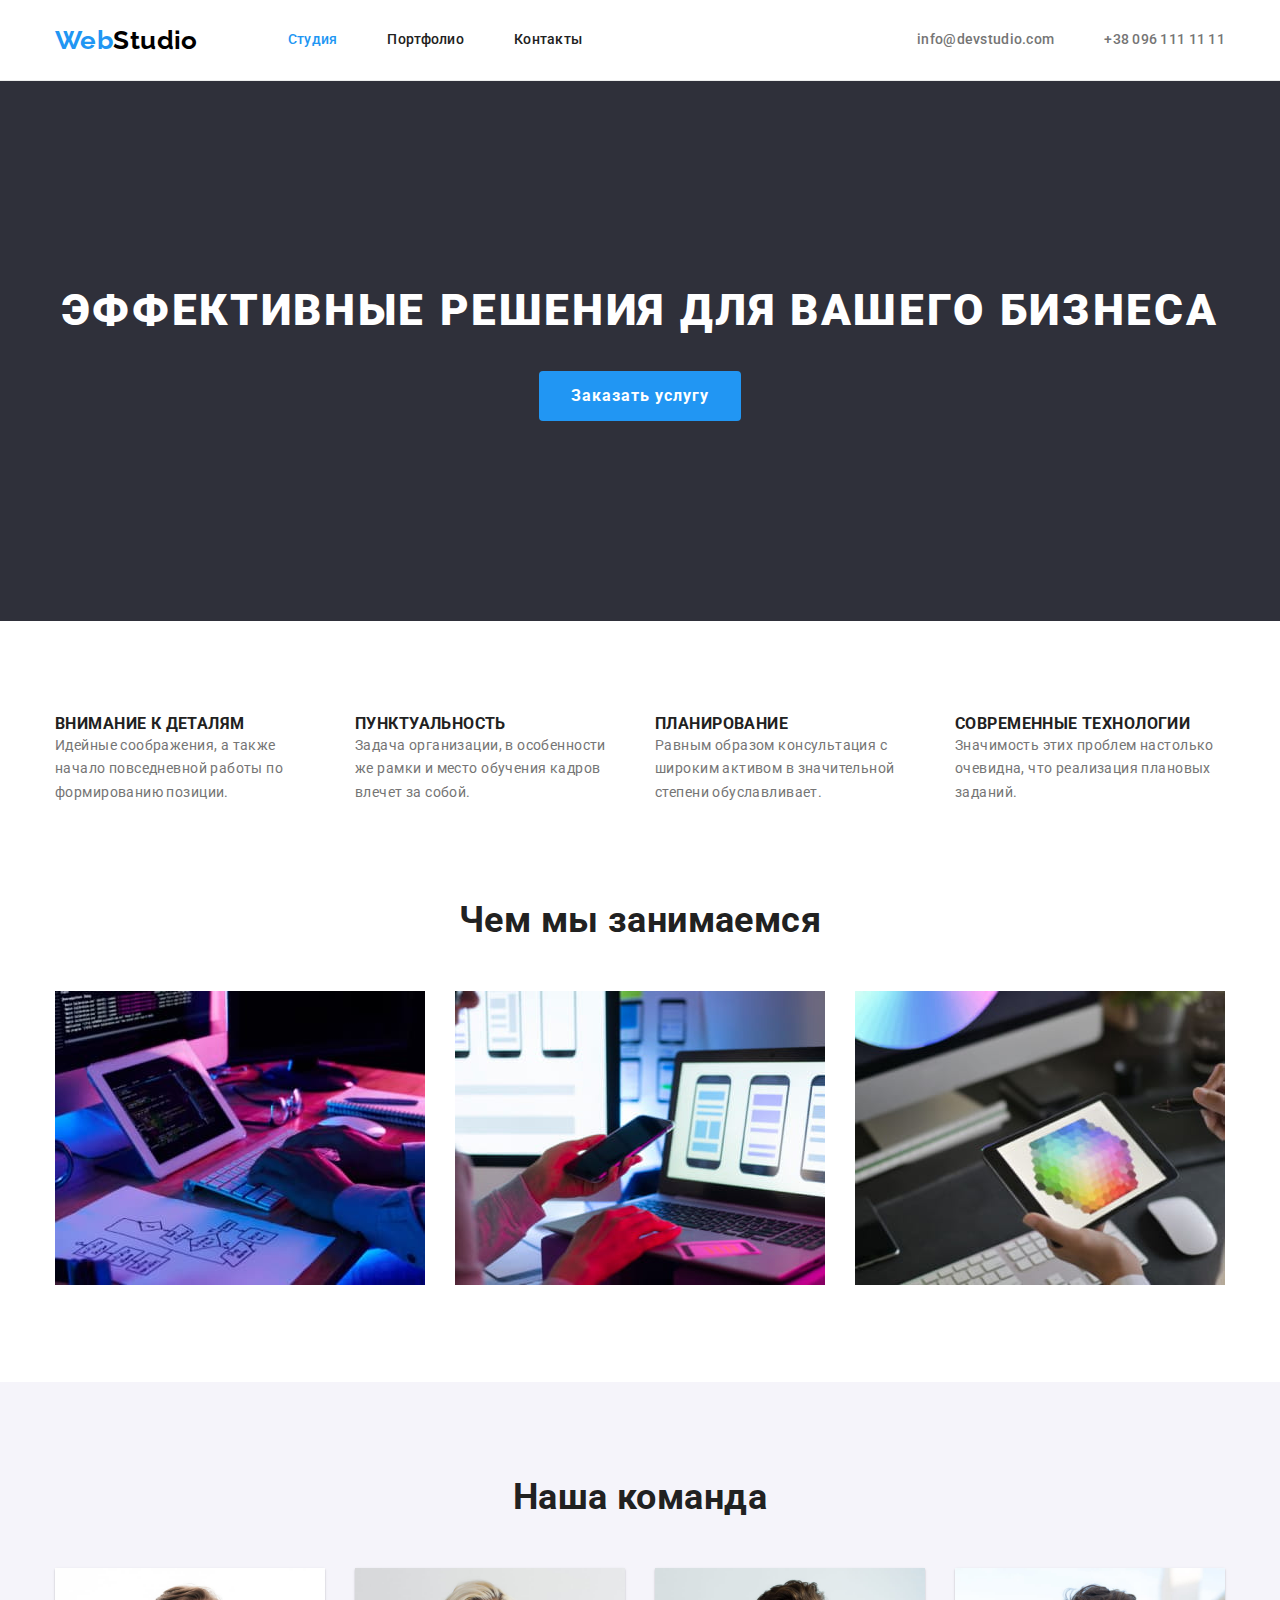
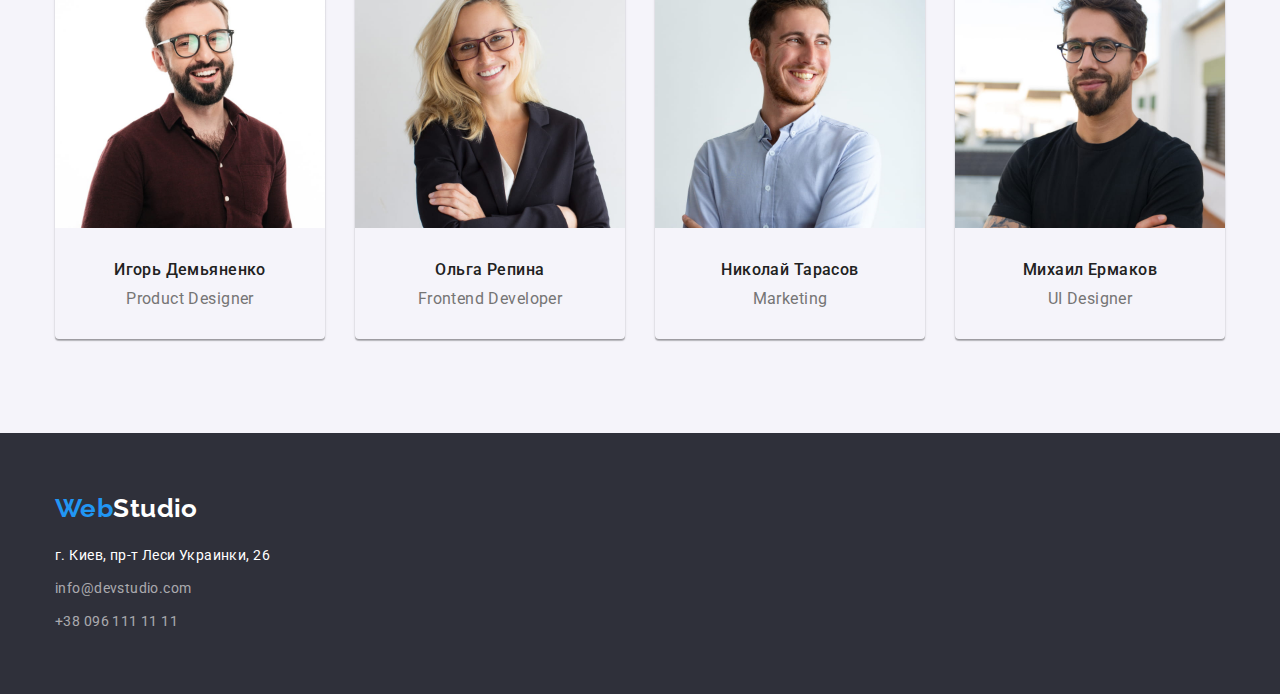
==== index.html @ 887c3078 "root" ====
<!DOCTYPE html>
<html lang="ru">
  <head>
    <meta charset="UTF-8">
    <meta http-equiv="X-UA-Compatible" content="IE=edge">
    <meta name="viewport" content="width=device-width, initial-scale=1.0">
    <title>WebStudio</title>
    <link href="https://fonts.googleapis.com/css2?family=Raleway:wght@700&family=Roboto:wght@400;500;700;900&display=swap" rel="stylesheet">
    <link rel="stylesheet" href="https://cdnjs.cloudflare.com/ajax/libs/modern-normalize/1.1.0/modern-normalize.min.css">
    <link rel="stylesheet" href="./css/styles.css">
  </head>
  <body>
    <!--Шапка сайта -->
    <header class="header">
      <div class="container site-header">
        <nav class="nav">
          <a href="./index.html" class="logo"><span class="accent">Web</span>Studio</a>
          <ul class="site-nav list">
            <li class="item"><a href="./index.html" class="link current">Студия</a></li>
            <li class="item"><a href="./portfolio.html" class="link">Портфолио</a></li>
            <li class="item"><a href="" class="link">Контакты</a></li>
          </ul>
        </nav>
        <ul class="contacts list">
          <li class="item"><a href="mailto:info@devstudio.com" class="link">info@devstudio.com</a></li>
          <li class="item"><a href="telto:+380961111111" class="link">+38 096 111 11 11</a></li>
        </ul>
      </div>
    </header>
    <main>
      <!--Секция Герой -->
      <section class="hero">
        <h1 class="hero-title">Эффективные решения для вашего бизнеса</h1>
        <button type="button" class="button main">Заказать услугу</button>
      </section>
      <!--Секция Наши преимущества -->
      <section class="section">
        <div class="container">
          <h2 class="visually-hidden">Наши преимущества</h2>
            <ul class="features-list">
              <li class="item">
                <h3 class="title">Внимание к деталям</h3>
                <p class="features-description">Идейные соображения, а также начало повседневной работы по формированию позиции.</p>
              </li>
              <li class="item">
                <h3 class="title">Пунктуальность</h3>
                <p class="features-description">Задача организации, в особенности же рамки и место обучения кадров влечет за собой.
                </p>
              </li>
              <li class="item">
                <h3 class="title">Планирование</h3>
                <p class="features-description">Равным образом консультация с широким активом в значительной степени обуславливает.
                </p>
              </li>
              <li class="item">
                <h3 class="title">Современные технологии</h3>
                <p class="features-description">Значимость этих проблем настолько очевидна, что реализация плановых заданий.</p>
              </li>
            </ul>
        </div>
      </section>
      <!--Секция  Чем мы занимаемся-->
      <section class="section function">
        <div class="container">
          <h2 class="section-title">Чем мы занимаемся</h2>
          <ul class="function-list">
            <li class="item"><a href=""> <img src="./img/box1.jpg" alt="Написание кода" width="370"></a></li>
            <li class="item"><a href=""> <img src="./img/box2.jpg" alt="Работа над мобильной версией сайта" width="370"></a></li>
            <li class="item"><a href=""> <img src="./img/box3.jpg" alt="Выбор цветовой гаммы" width="370"></a></li>
          </ul>
        </div>
      </section>
      <!--Секция Наша команда-->
      <section class="section team">
        <div class="container">
          <h2 class="section-title">Наша команда</h2>
          <ul class="team-list">
            <li class="item">
              <img src="./img/img1.jpg" alt="фото Игоря Демьяненко" width="270">
              <div class="team-member-description">
                <h3 class="team-member-name">Игорь Демьяненко</h3>
                <p class="team-member-proffesion">Product Designer</p>
              </div>
            </li>
            <li class="item">
              <img src="./img/img2.jpg" alt="Фото Ольги Репиной" width="270">
              <div class="team-member-description">
                <h3 class="team-member-name">Ольга Репина</h3>
                <p class="team-member-proffesion">Frontend Developer</p>
              </div>
            </li>
            <li class="item">
              <img src="./img/img3.jpg" alt="Фото Николая Тарасова" width="270">
              <div class="team-member-description">
                <h3 class="team-member-name">Николай Тарасов</h3>
                <p class="team-member-proffesion">Marketing</p>
              </div>
            </li>
            <li class="item">
              <img src="./img/img4.jpg" alt="Фото Михаила Ермакова" width="270">
              <div class="team-member-description">
                <h3 class="team-member-name">Михаил Ермаков</h3>
                <p class="team-member-proffesion">UI Designer</p>
              </div>
            </li>
          </ul>
        </div>
      </section>
    </main>
    <!--Footer-->
    <footer class="footer">
      <div class="container">
        <a href="./index.html" class="logo"><span class="accent">Web</span>Studio</a>
        <!-- Контакты -->
        <address class="address">
          <p class="physical">г. Киев, пр-т Леси Украинки, 26</p>
          <ul class="footer-contacts">
            <li class="item"><a href="mailto:info@devstudio.com" class="link">info@devstudio.com</a></li>
            <li class="item"><a href="telto:+380961111111" class="link">+38 096 111 11 11</a></li>
          </ul>
        </address>
      </div>
    </footer>
  </body>
</html>
---- css/styles.css ----
:root {
  --primary-text-color: #757575; 
  --title-color: #212121; 
  --secondary-text-color: #212121;
  --accent-color: #2196f3; 
  --hero-text-color: #fff; 
  --hero-background-color: #2f303a; 
  --footer-white-color: #fff; 
  --backgroud-white-color: #ffffff;
  --address-link-color: rgba(255, 255, 255, 0.6); 
  --logo-black: #000; 
  --footer-background-color: #2f303a; 
  --header-border-color: #ececec; 
  --background-section-color: #f5f4fa;
  --card-border-color: #eee;
}

html {
  box-sizing: border-box;
}

*,
*::before,
*::after {
  box-sizing: inherit;
}



body {
  margin: 0;

  background-color: var(--backgroud-white-color);
  color: var(--primary-text-color);

  font-family: 'Roboto', sans-serif;
  letter-spacing: 0.03em;
  font-size: 14px;
}

.visually-hidden {
  position: absolute;
  width: 1px;
  height: 1px;
  margin: -1px;
  border: 0;
  padding: 0;

  white-space: nowrap;
  clip-path: inset(100%);
  clip: rect(0 0 0 0);
  overflow: hidden;
}

ul {
  list-style: none;
  margin: 0;
  padding: 0;
}

h1,
h2,
h3,
h4,
h5,
h6,
p {
  margin-top: 0;
  margin-bottom: 0;
}

.container {
  width: 1200px;
  padding-left: 15px;
  padding-right: 15px;
  margin: 0 auto;
}

.section {
  padding-top: 94px;
  padding-bottom: 94px;
}

.header {
  background-color: var(--background-white-color);
  border-bottom: 1px solid #ececec;
}

.container.site-header {
  display: flex;
  align-items: center;
  justify-content: space-between;
}

/* site nav */
.nav {
  display: flex;
  align-items: center;
}

.nav .logo {
  margin-right: 90px;

  color: var(--logo-black);

  font-family: 'Raleway', sans-serif;
  font-weight: 700;
  font-size: 26px;
  line-height: 1.19;
  text-decoration: none;
}

.accent {
  color: var(--accent-color);
}

.site-nav.list {
  display: flex;
}
.site-nav .item:not(:last-child) {
  margin-right: 50px;
}

.site-nav .link {
  display: block;
  padding-top: 32px;
  padding-bottom: 32px;

  color: var(--secondary-text-color);

  font-weight: 500;
  line-height: 1.14;
  letter-spacing: 0.02em;
  text-decoration: none;
}

.site-nav .link:hover,
.site-nav .link:focus {
  color: var(--accent-color);
}

.site-nav .link.current {
  color: var(--accent-color);
}

.contacts .item:not(:last-child) {
  margin-right: 50px;
}

.contacts.list {
  display: flex;
}

.contacts .link {
  display: block;
  padding-top: 32px;
  padding-bottom: 32px;

  color: var(--primary-text-color);

  font-weight: 500;
  line-height: 1.14;
  letter-spacing: 0.02em;
  text-decoration: none;
}

.contacts .link:hover,
.contacts .link:focus {
  color: var(--accent-color);
}

/* hero */
.hero {
  padding-top: 200px;
  padding-bottom: 200px;
  background-color: var(--hero-background-color);
  text-align: center;
}

.hero-title {
  margin-bottom: 30px;

  color: var(--hero-text-color);

  font-weight: 900;
  font-size: 44px;
  line-height: 1.36;
  letter-spacing: 0.06em;
  text-transform: uppercase;
}

.button.main {
  border: none;
  border-radius: 4px;
  display: inline-block;
  padding: 10px 32px;
  min-width: 200px;

  color: var(--hero-text-color);
  background-color: var(--accent-color);

  font-family: Roboto;
  font-weight: 700;
  font-size: 16px;
  line-height: 1.88;
  align-items: center;
  text-align: center;
  letter-spacing: 0.06em;
}

.section-title {
  margin-bottom: 50px;

  color: var(--title-color);

  font-weight: 700;
  font-size: 36px;
  line-height: 1.17;
  text-align: center;
}

/* features */
.features-list {
  display: flex;
}

.features-list .item {
  width: 270px;
}

.features-list .item:not(:last-child) {
  margin-right: 30px;
}
.features-list .title {
  text-transform: uppercase;
  color: var(--secondary-text-color);

  font-weight: 700;
  line-height: 1.14;
}

.features-description {
  line-height: 1.7;
}

/* Чем мы занимаемся */
.section.function {
  padding-top: 0;
}

.function-list {
  display: inline-flex;
}

.function-list .item:not(:last-child) {
  margin-right: 30px;
}
/* Наша команда */
.section.team {
  background-color: var(--background-section-color);
}

.team-list {
  display: flex;
}

.team-list .item:not(:last-child) {
  margin-right: 30px;
}

.team-list .item {
  background-color: var(--background-white-color);
  border-radius: 0px 0px 4px 4px;
  box-shadow: 0px 1px 3px rgba(0, 0, 0, 0.12),
  0px 1px 1px rgba(0, 0, 0, 0.14),
  0px 2px 1px rgba(0, 0, 0, 0.2);
}

.team-member-description {
  padding-top: 30px;
  padding-bottom: 30px;
}

.team-member-name {
  margin-bottom: 10px;

  color: var(--secondary-text-color);

  font-weight: 500;
  font-size: 16px;
  line-height: 1.18;
  text-align: center;
}

.team-member-proffesion {
  font-size: 16px;
  line-height: 1.18;
  text-align: center;
}

/* Футер */
.footer {
  padding-top: 60px;
  padding-bottom: 60px;

  background-color: var(--footer-background-color);
}

.footer .logo {
  display: inline-block;
  margin-bottom: 20px;

  color: var(--footer-white-color);

  font-family: 'Raleway', sans-serif;
  font-weight: 700;
  font-size: 26px;
  line-height: 1.19;
  text-decoration: none;
}

.address .physical {
  margin-bottom: 9px;
  color: var(--footer-white-color);

  font-style: normal;
  line-height: 1.71;
}

.address .link {
  display: inline-block;

  color: var(--address-link-color);

  font-style: normal;
  line-height: 1.71;
  text-decoration: none;
}

.address .link:hover,
.address .link:focus {
  color: var(--accent-color);
}

.footer-contacts .item:not(:last-child) {
  margin-bottom: 9px;
}
/* Портфолио */

.filter-list {
  display: flex;
  justify-content: center;
  margin-bottom: 50px;
}

.filter-list .item:not(:last-child) {
  margin-right: 8px;
}

.button.filter {
  border: none;
  border-radius: 4px;
  display: inline-block;
  padding: 6px 22px;
  min-width: 73px;

  color: var(--secondary-text-color);
  background-color: #f5f4fa;

  font-family: 'Roboto', sans-serif;
  font-weight: 500;
  font-size: 16px;
  line-height: 1.62;
  text-align: center;
  letter-spacing: 0.03em;
}

.button.filter:hover,
.button.filter:focus {
  color: #ffffff;
  background-color: var(--accent-color);
  cursor: pointer;
  filter: drop-shadow(0px 4px 4px rgba(0, 0, 0, 0.25));
}

.project-list {
  display: flex;
  flex-wrap: wrap;
}

.project-list .item {
  width: calc((100% - 60px) / 3);
  margin-right: 30px;
  margin-bottom: 30px;
}

.project-list .item:nth-child(3n) {
  margin-right: 0;
}

.project-list .item:nth-last-child(-n + 3) {
  margin-bottom: 0;
}

.card-image {
  display: block;
}

.card-description {
  border-left-color: var(--card-border-color);
  border-left-width: 1px;
  border-left-style: solid;
  border-bottom-color: var(--card-border-color);
  border-bottom-width: 1px;
  border-bottom-style: solid;
  border-right-color: var(--card-border-color);
  border-right-width: 1px;
  border-right-style: solid;

  padding: 20px 24px;
}

.project-name {
  margin-bottom: 4px;
  color: var(--secondary-text-color);

  font-weight: 700;
  font-size: 18px;
  line-height: 2;
  letter-spacing: 0.06em;
}

.project-type {
  font-size: 16px;
  line-height: 1.88;
}
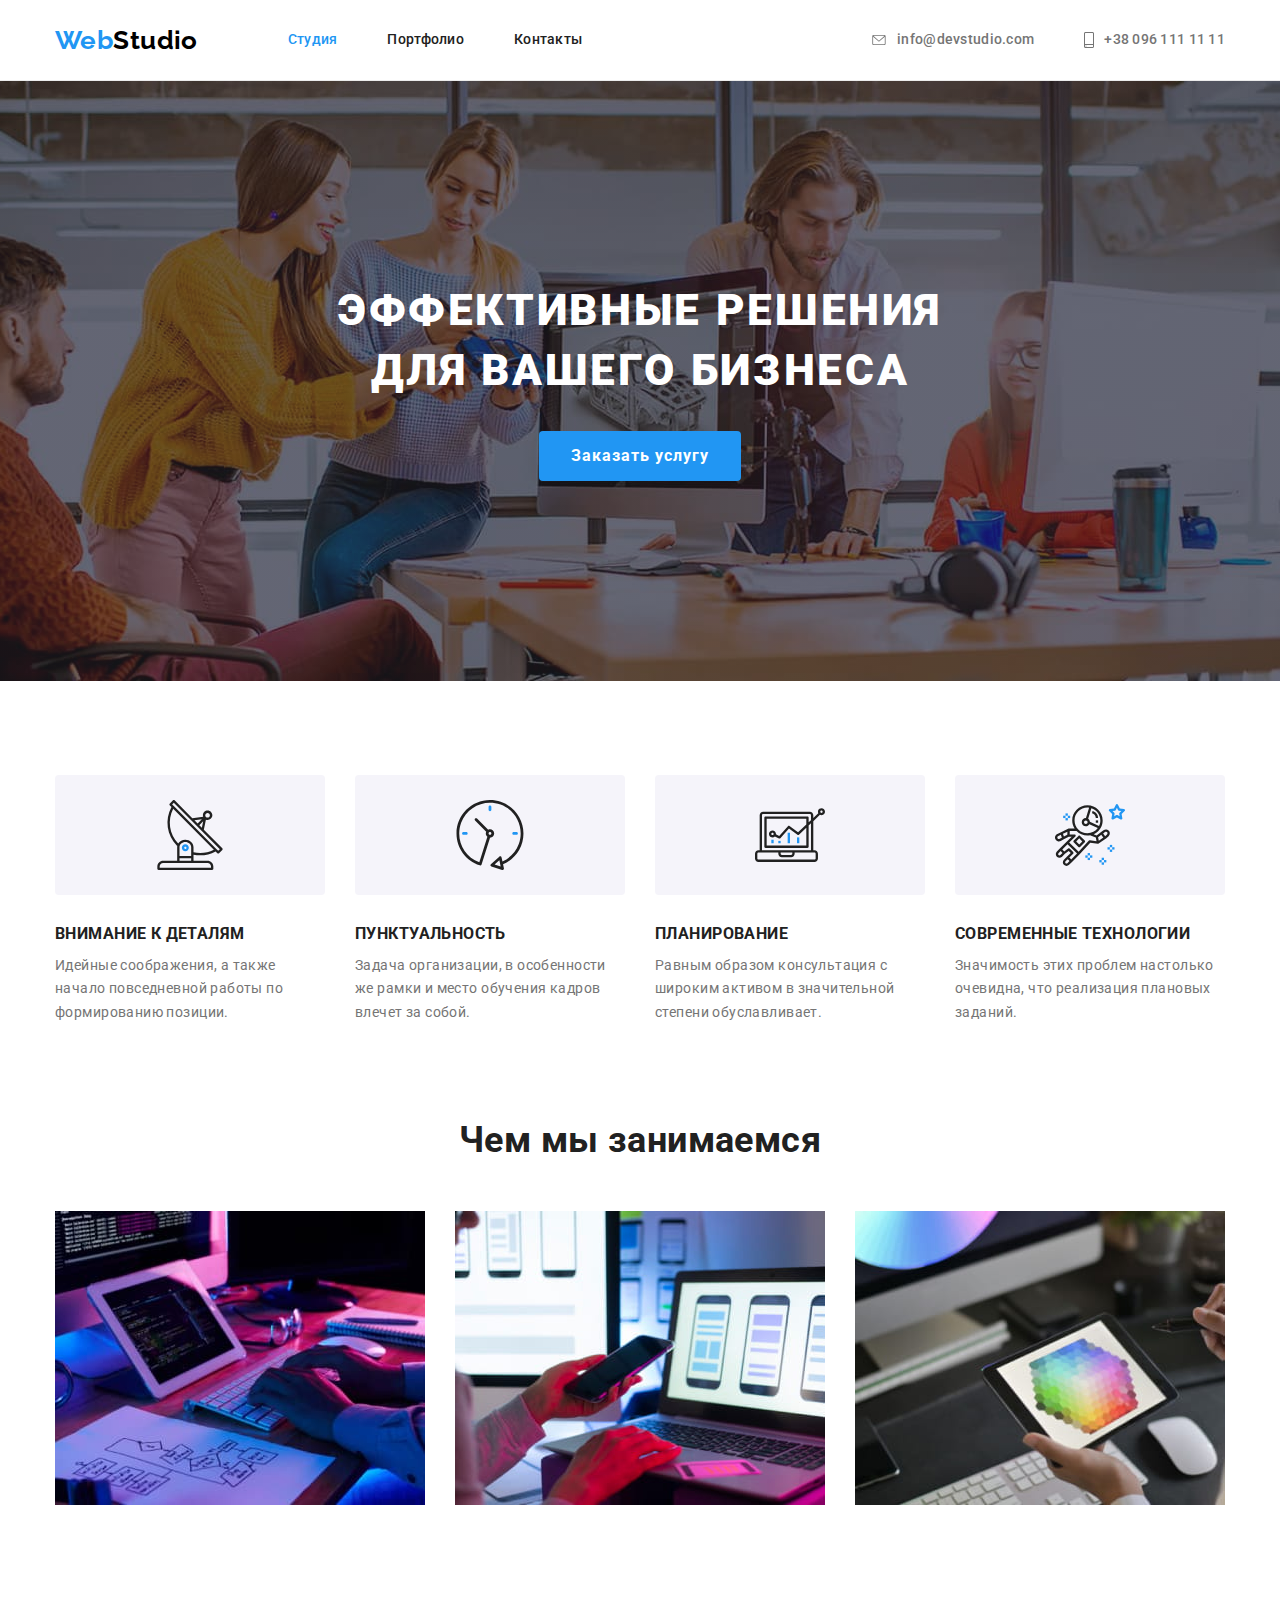
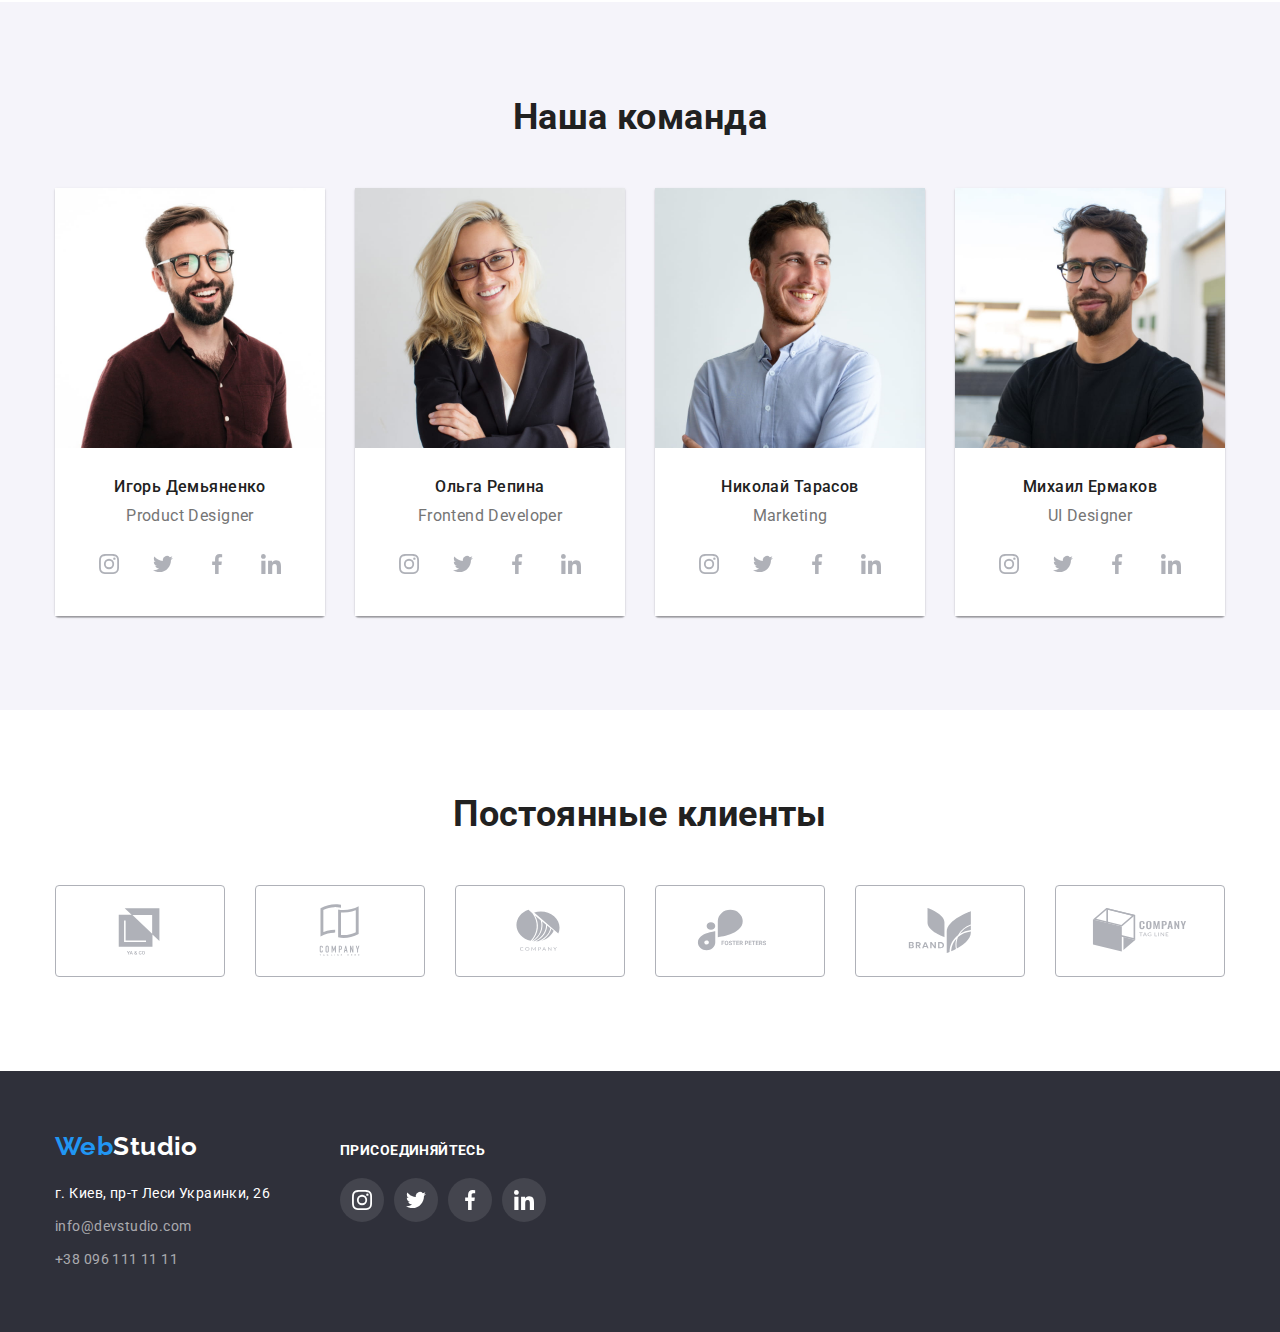
==== commit 5e4601c5: "дз4" ====
--- a/index.html
+++ b/index.html
@@ -22,8 +22,10 @@
           </ul>
         </nav>
         <ul class="contacts list">
-          <li class="item"><a href="mailto:info@devstudio.com" class="link">info@devstudio.com</a></li>
-          <li class="item"><a href="telto:+380961111111" class="link">+38 096 111 11 11</a></li>
+          <li class="item"><a href="mailto:info@devstudio.com" class="link"><svg class="contacts-icon" width="16" height="10"><use href="./img/icons.svg#icon-envelope"></use></svg>info@devstudio.com</a></li>
+          <li class="item"><a href="telto:+380961111111" class="link"><svg class="contacts-icon" width="10" height="16">
+            <use href="./img/icons.svg#icon-smartphone"></use>
+          </svg>+38 096 111 11 11</a></li>
         </ul>
       </div>
     </header>
@@ -38,21 +40,21 @@
         <div class="container">
           <h2 class="visually-hidden">Наши преимущества</h2>
             <ul class="features-list">
-              <li class="item">
+              <li class="item icon-antenna">
                 <h3 class="title">Внимание к деталям</h3>
                 <p class="features-description">Идейные соображения, а также начало повседневной работы по формированию позиции.</p>
               </li>
-              <li class="item">
+              <li class="item icon-clock">
                 <h3 class="title">Пунктуальность</h3>
                 <p class="features-description">Задача организации, в особенности же рамки и место обучения кадров влечет за собой.
                 </p>
               </li>
-              <li class="item">
+              <li class="item icon-diagram">
                 <h3 class="title">Планирование</h3>
                 <p class="features-description">Равным образом консультация с широким активом в значительной степени обуславливает.
                 </p>
               </li>
-              <li class="item">
+              <li class="item icon-astronaut">
                 <h3 class="title">Современные технологии</h3>
                 <p class="features-description">Значимость этих проблем настолько очевидна, что реализация плановых заданий.</p>
               </li>
@@ -76,40 +78,204 @@
           <h2 class="section-title">Наша команда</h2>
           <ul class="team-list">
             <li class="item">
-              <img src="./img/img1.jpg" alt="фото Игоря Демьяненко" width="270">
+              <img src="./img/img1.jpg" alt="фото Игоря Демьяненко" width="270" class="card-image">
               <div class="team-member-description">
                 <h3 class="team-member-name">Игорь Демьяненко</h3>
                 <p class="team-member-proffesion">Product Designer</p>
+                <ul class="social-media-list">
+                  <li class="social-media-item"><a href="" class="social-media-link">
+                      <svg class="icon" width="20px" height="20px">
+                        <use href="./img/icons.svg#icon-instagram">
+                        </use>
+                      </svg>
+                    </a>
+                  </li>
+                  <li class="social-media-item"><a href="" class="social-media-link">
+                      <svg class="icon" width="20px" height="20px">
+                        <use href="./img/icons.svg#icon-twitter">
+                        </use>
+                      </svg>
+                    </a>
+                  </li>
+                  <li class="social-media-item"><a href="" class="social-media-link">
+                      <svg class="icon" width="20px" height="20px">
+                        <use href="./img/icons.svg#icon-facebook">
+                        </use>
+                      </svg>
+                    </a>
+                  </li>
+                  <li class="social-media-item"><a href="" class="social-media-link">
+                      <svg class="icon" width="20px" height="20px">
+                        <use href="./img/icons.svg#icon-linkedin">
+                        </use>
+                      </svg>
+                    </a>
+                  </li>
+                </ul>
               </div>
             </li>
             <li class="item">
-              <img src="./img/img2.jpg" alt="Фото Ольги Репиной" width="270">
+              <img src="./img/img2.jpg" alt="Фото Ольги Репиной" width="270" class="card-image">
               <div class="team-member-description">
                 <h3 class="team-member-name">Ольга Репина</h3>
                 <p class="team-member-proffesion">Frontend Developer</p>
+                <ul class="social-media-list">
+                  <li class="social-media-item"><a href="" class="social-media-link">
+                      <svg class="icon" width="20px" height="20px">
+                        <use href="./img/icons.svg#icon-instagram">
+                        </use>
+                      </svg>
+                    </a>
+                  </li>
+                  <li class="social-media-item"><a href="" class="social-media-link">
+                      <svg class="icon" width="20px" height="20px">
+                        <use href="./img/icons.svg#icon-twitter">
+                        </use>
+                      </svg>
+                    </a>
+                    </li>
+                  <li class="social-media-item"><a href="" class="social-media-link">
+                      <svg class="icon" width="20px" height="20px">
+                        <use href="./img/icons.svg#icon-facebook">
+                        </use>
+                      </svg>
+                    </a>
+                  </li>
+                  <li class="social-media-item"><a href="" class="social-media-link">
+                      <svg class="icon" width="20px" height="20px">
+                        <use href="./img/icons.svg#icon-linkedin">
+                        </use>
+                      </svg>
+                    </a>
+                  </li>
+                </ul>
               </div>
             </li>
             <li class="item">
-              <img src="./img/img3.jpg" alt="Фото Николая Тарасова" width="270">
+              <img src="./img/img3.jpg" alt="Фото Николая Тарасова" width="270" class="card-image">
               <div class="team-member-description">
                 <h3 class="team-member-name">Николай Тарасов</h3>
                 <p class="team-member-proffesion">Marketing</p>
+                <ul class="social-media-list">
+                  <li class="social-media-item"><a href="" class="social-media-link">
+                      <svg class="icon" width="20px" height="20px">
+                        <use href="./img/icons.svg#icon-instagram">
+                        </use>
+                      </svg>
+                    </a>
+                  </li>
+                  <li class="social-media-item"><a href="" class="social-media-link">
+                      <svg class="icon" width="20px" height="20px">
+                        <use href="./img/icons.svg#icon-twitter">
+                        </use>
+                      </svg>
+                    </a>
+                  </li>
+                  <li class="social-media-item"><a href="" class="social-media-link">
+                      <svg class="icon" width="20px" height="20px">
+                        <use href="./img/icons.svg#icon-facebook">
+                        </use>
+                      </svg>
+                    </a>
+                  </li>
+                  <li class="social-media-item"><a href="" class="social-media-link">
+                      <svg class="icon" width="20px" height="20px">
+                        <use href="./img/icons.svg#icon-linkedin">
+                        </use>
+                      </svg>
+                    </a>
+                  </li>
+                </ul>
               </div>
             </li>
             <li class="item">
-              <img src="./img/img4.jpg" alt="Фото Михаила Ермакова" width="270">
+              <img src="./img/img4.jpg" alt="Фото Михаила Ермакова" width="270" class="card-image">
               <div class="team-member-description">
                 <h3 class="team-member-name">Михаил Ермаков</h3>
                 <p class="team-member-proffesion">UI Designer</p>
+                <ul class="social-media-list">
+                  <li class="social-media-item"><a href="" class="social-media-link">
+                      <svg class="icon" width="20px" height="20px">
+                        <use href="./img/icons.svg#icon-instagram">
+                        </use>
+                      </svg>
+                    </a>
+                  </li>
+                  <li class="social-media-item"><a href="" class="social-media-link">
+                      <svg class="icon" width="20px" height="20px">
+                        <use href="./img/icons.svg#icon-twitter">
+                        </use>
+                      </svg>
+                    </a>
+                  </li>
+                  <li class="social-media-item"><a href="" class="social-media-link">
+                      <svg class="icon" width="20px" height="20px">
+                        <use href="./img/icons.svg#icon-facebook">
+                        </use>
+                      </svg>
+                    </a>
+                  </li>
+                  <li class="social-media-item"><a href="" class="social-media-link">
+                      <svg class="icon" width="20px" height="20px">
+                        <use href="./img/icons.svg#icon-linkedin">
+                        </use>
+                      </svg>
+                    </a>
+                  </li>
+                </ul>
               </div>
             </li>
           </ul>
         </div>
       </section>
-    </main>
+      <section>
+        <div class="container clients">
+          <h2 class="section-title">Постоянные клиенты</h2>
+          <ul class="clients-list">
+            <li class="item"><a href="" class="link">
+                <svg width="106" height="60">
+                  <use href="./img/icons.svg#icon-ya"></use>
+                </svg>
+              </a>
+            </li>
+            <li class="item"><a href="" class="link">
+                <svg width="106" height="60">
+                  <use href="./img/icons.svg#icon-taglinehere"></use>
+                </svg>
+              </a>
+            </li>
+            <li class="item"><a href="" class="link">
+                <svg width="106" height="60">
+                  <use href="./img/icons.svg#icon-company"></use>
+                </svg>
+              </a>
+            </li>
+            <li class="item"><a href="" class="link">
+                <svg width="106" height="60">
+                  <use href="./img/icons.svg#icon-foster"></use>
+                </svg>
+              </a>
+            </li>
+            <li class="item"><a href="" class="link">
+                <svg width="106" height="60">
+                  <use href="./img/icons.svg#icon-brand"></use>
+                </svg>
+              </a>
+            </li>
+            <li class="item"><a href="" class="link">
+                <svg width="106" height="60">
+                  <use href="./img/icons.svg#icon-tagline"></use>
+                </svg>
+              </a>
+            </li>
+          </ul>
+        </div>
+        </section>
+      </main>
     <!--Footer-->
     <footer class="footer">
-      <div class="container">
+      <div class="container container-footer">
+        <section class="footer-main">
         <a href="./index.html" class="logo"><span class="accent">Web</span>Studio</a>
         <!-- Контакты -->
         <address class="address">
@@ -119,6 +285,40 @@
             <li class="item"><a href="telto:+380961111111" class="link">+38 096 111 11 11</a></li>
           </ul>
         </address>
+      </section>
+        <section class="footer-social-media">
+          <h2 class="footer-title">присоединяйтесь</h2>
+          <ul class="social-media-list">
+            <li class="social-media-item"><a href="" class="social-media-link footer-link">
+                <svg class="icon" width="20px" height="20px">
+                  <use href="./img/icons.svg#icon-instagram">
+                  </use>
+                </svg>
+              </a>
+            </li>
+            <li class="social-media-item"><a href="" class="social-media-link footer-link">
+                <svg class="icon" width="20px" height="20px">
+                  <use href="./img/icons.svg#icon-twitter">
+                  </use>
+                </svg>
+              </a>
+            </li>
+            <li class="social-media-item"><a href="" class="social-media-link footer-link">
+                <svg class="icon" width="20px" height="20px">
+                  <use href="./img/icons.svg#icon-facebook">
+                  </use>
+                </svg>
+              </a>
+            </li>
+            <li class="social-media-item"><a href="" class="social-media-link footer-link">
+                <svg class="icon" width="20px" height="20px">
+                  <use href="./img/icons.svg#icon-linkedin">
+                  </use>
+                </svg>
+              </a>
+            </li>
+          </ul>
+        </section>
       </div>
     </footer>
   </body>
--- a/css/styles.css
+++ b/css/styles.css
@@ -13,6 +13,10 @@
   --header-border-color: #ececec; 
   --background-section-color: #f5f4fa;
   --card-border-color: #eee;
+  --features-icon-bg: #F5F4FA;
+  --icons-color: #afb1b8;
+  --footer-social-media-bg: #44454E;
+  --gradient-color: rgba(47, 48, 58, 0.4);
 }
 
 html {
@@ -152,7 +156,8 @@
 }
 
 .contacts .link {
-  display: block;
+  display: inline-flex;
+  align-items: center;
   padding-top: 32px;
   padding-bottom: 32px;
 
@@ -164,9 +169,15 @@
   text-decoration: none;
 }
 
+.contacts-icon {
+  margin-right: 10px;
+  fill: currentColor;
+}
+
 .contacts .link:hover,
 .contacts .link:focus {
   color: var(--accent-color);
+  fill: var(--accent-color);
 }
 
 /* hero */
@@ -174,10 +185,24 @@
   padding-top: 200px;
   padding-bottom: 200px;
   background-color: var(--hero-background-color);
+  background-image: linear-gradient(to right,
+    var(--gradient-color),
+    var(--gradient-color)),
+   url("../img/hero.jpg");
+  background-repeat: no-repeat;
+  background-position: center;
+  
   text-align: center;
+  height: 600px;
+  max-width: 1600px;
+  margin-left: auto;
+  margin-right: auto;
 }
 
 .hero-title {
+  width: 696px;
+  margin-right: auto;
+  margin-left: auto;
   margin-bottom: 30px;
 
   color: var(--hero-text-color);
@@ -224,14 +249,43 @@
   display: flex;
 }
 
+.features-list .item::before {
+  content: "";
+  display: block;
+  height: 120px;
+  margin-bottom: 30px;
+  border-radius: 4px;
+  background-color: var(--features-icon-bg);
+  
+  background-repeat: no-repeat;
+  background-position: center;
+}
+
+.icon-antenna::before {
+  background-image: url("../img/antenna.svg" );
+}
+
+.icon-clock::before {
+  background-image: url("../img/clock.svg");
+}
+
+.icon-diagram::before {
+  background-image: url("../img/diagram.svg");
+}
+
+.icon-astronaut::before {
+  background-image: url("../img/astronaut.svg");
+}
 .features-list .item {
   width: 270px;
 }
 
+
 .features-list .item:not(:last-child) {
   margin-right: 30px;
 }
 .features-list .title {
+  margin-bottom: 10px;
   text-transform: uppercase;
   color: var(--secondary-text-color);
 
@@ -279,6 +333,7 @@
 .team-member-description {
   padding-top: 30px;
   padding-bottom: 30px;
+  background-color: var(--backgroud-white-color);
 }
 
 .team-member-name {
@@ -296,7 +351,66 @@
   font-size: 16px;
   line-height: 1.18;
   text-align: center;
-}
+  margin-bottom: 16px;
+}
+
+.social-media-list {
+  display: flex;
+  align-items: center;
+  justify-content: center;
+    
+}
+
+.social-media-item:not(:last-child) {
+  margin-right: 10px;
+}
+
+ .social-media-link {
+  display: flex;
+  justify-content: center;
+  align-items: center;
+  background-color: var(--backgroud-white-color);
+  height: 44px;
+  width: 44px;
+  border-radius: 50%;
+  fill: var(--icons-color);
+}
+ 
+ .social-media-link:hover {
+  background-color: var(--accent-color);
+  fill: #fff;
+}
+  
+/* Clients */
+.container.clients {
+  padding-top: 83px;
+  padding-bottom: 94px;
+}
+  .clients-list {
+    display: flex;
+    align-items: center;
+    justify-content: center;
+  }
+  
+  .clients-list .link {
+    display: flex;
+    justify-content: center;
+    align-items: center;
+    width: 170px;
+    height: 92px;
+    border: 1px solid #AFB1B8;
+    border-radius: 4px;
+    fill: var(--icons-color);
+  }
+  
+  .clients-list .item:not(:last-child) {
+    margin-right: 30px;
+  }
+  
+  .clients-list .link:hover {
+    fill: var(--accent-color);
+    border: 1px solid var(--accent-color);
+  }
 
 /* Футер */
 .footer {
@@ -306,6 +420,14 @@
   background-color: var(--footer-background-color);
 }
 
+.container-footer {
+  display: flex;
+  align-items: baseline;
+}
+
+.footer-main {
+  margin-right: 70px;
+}
 .footer .logo {
   display: inline-block;
   margin-bottom: 20px;
@@ -345,6 +467,23 @@
 .footer-contacts .item:not(:last-child) {
   margin-bottom: 9px;
 }
+
+.footer-title {
+  font-size: 14px;
+  margin-bottom: 20px;
+  line-height: 1,14;
+  text-transform: uppercase;
+  color: var(--footer-white-color);
+}
+
+.social-media-link.footer-link {
+  background-color: var(--footer-social-media-bg);
+  fill: #fff;
+}
+
+.social-media-link.footer-link:hover {
+  background-color: var(--accent-color);}
+
 /* Портфолио */
 
 .filter-list {
@@ -392,6 +531,7 @@
   width: calc((100% - 60px) / 3);
   margin-right: 30px;
   margin-bottom: 30px;
+  
 }
 
 .project-list .item:nth-child(3n) {
@@ -400,6 +540,13 @@
 
 .project-list .item:nth-last-child(-n + 3) {
   margin-bottom: 0;
+}
+
+.project-list .item:hover,
+.project-list .item:focus {
+box-shadow: 0px 1px 1px rgba(0, 0, 0, 0.12),
+0px 4px 4px rgba(0, 0, 0, 0.06),
+1px 4px 6px rgba(0, 0, 0, 0.16);
 }
 
 .card-image {
@@ -434,3 +581,4 @@
   font-size: 16px;
   line-height: 1.88;
 }
+
